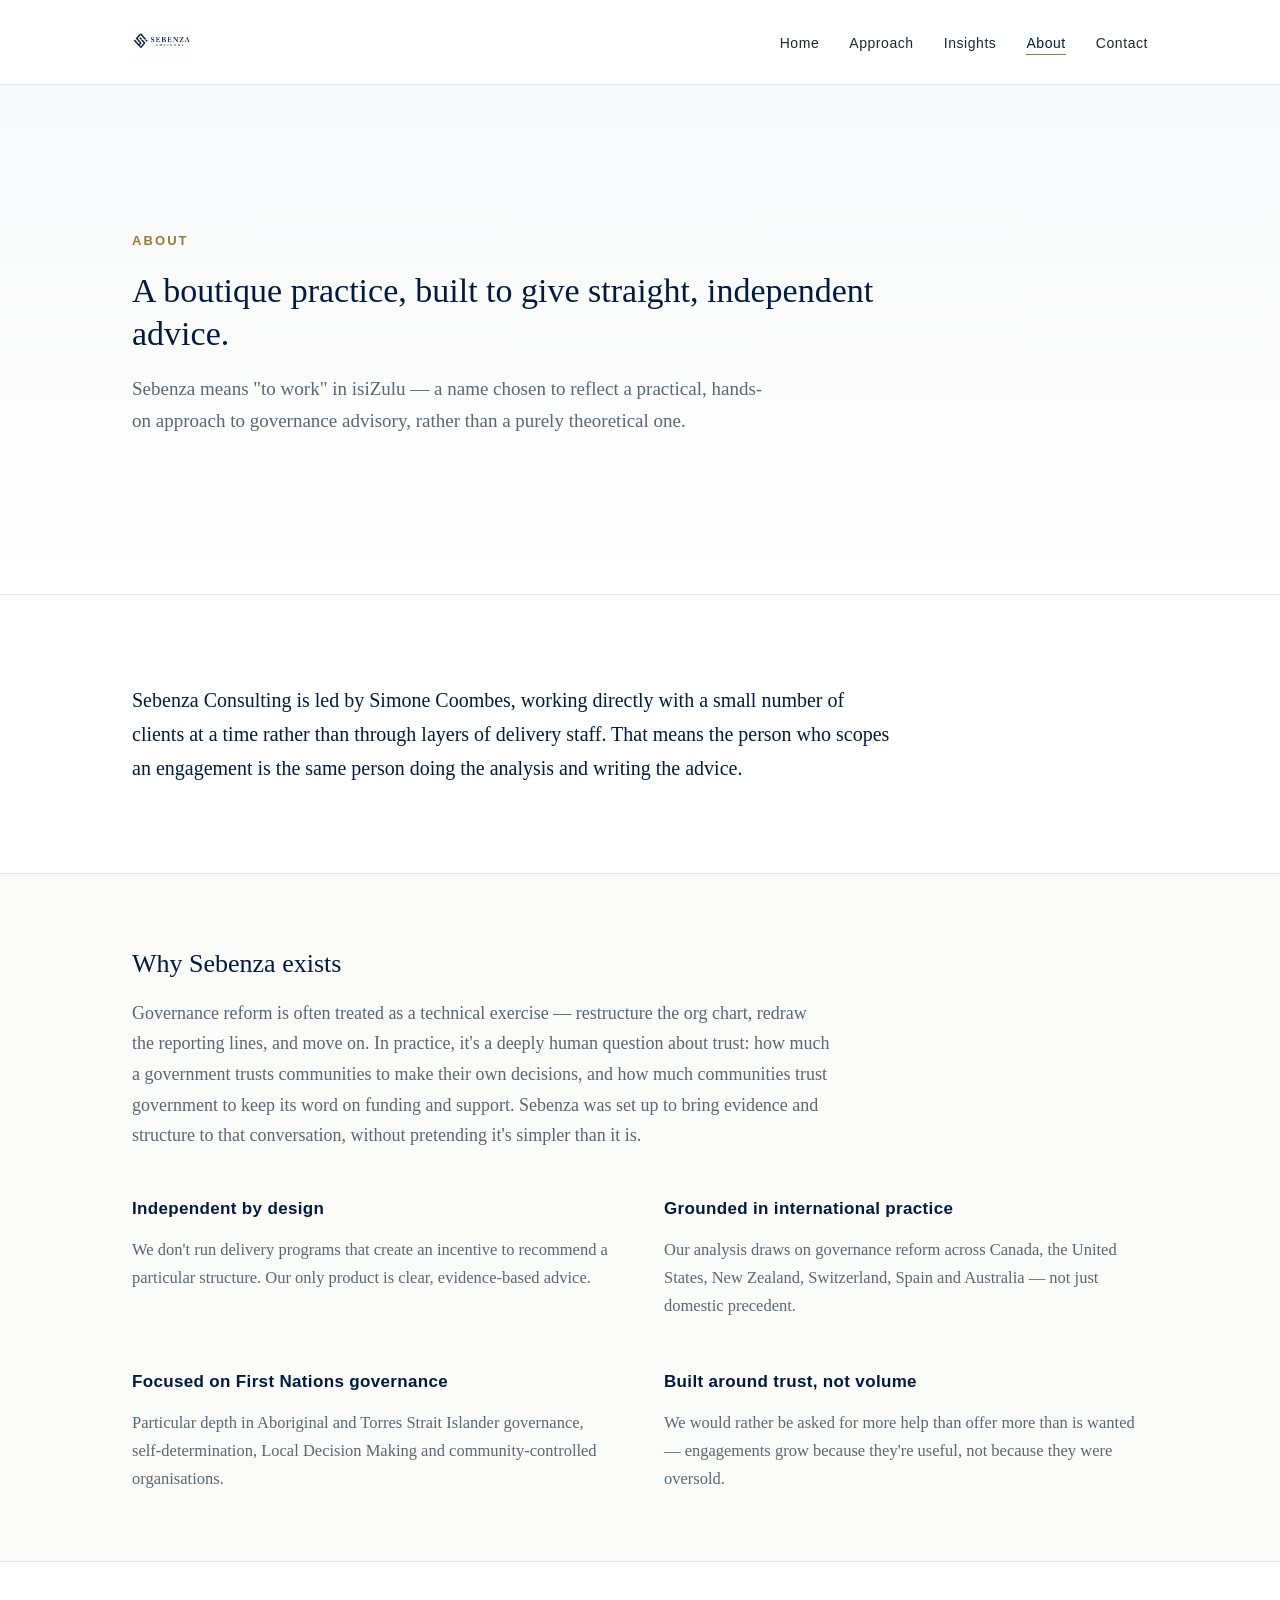
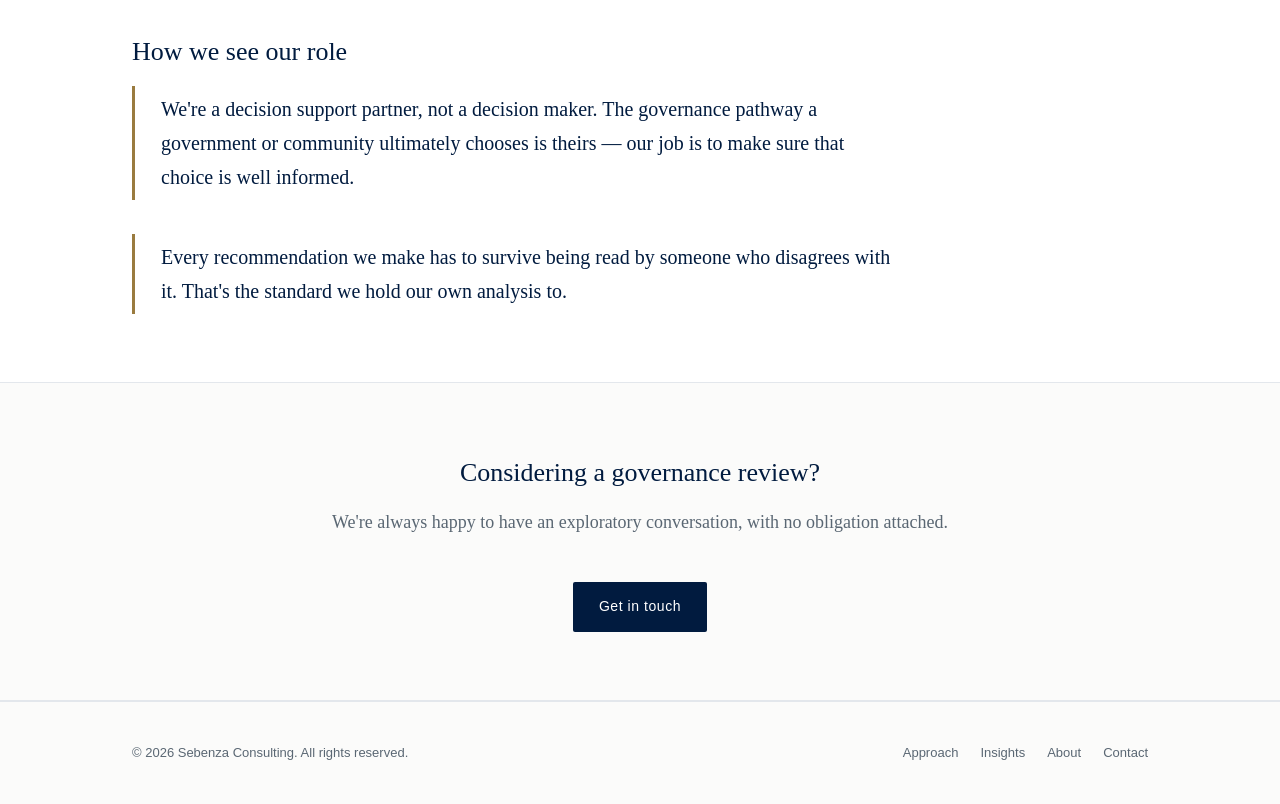
==== about.html @ 9053ecfc "Initial Sebenza Consulting website" ====
<!DOCTYPE html>
<html lang="en">
<head>
<meta charset="UTF-8">
<meta name="viewport" content="width=device-width, initial-scale=1.0">
<title>About — Sebenza Consulting</title>
<meta name="description" content="Sebenza Consulting is a boutique governance advisory practice led by Simone Coombes.">
<link rel="icon" href="/assets/favicon.png">
<link rel="stylesheet" href="/assets/style.css">
</head>
<body>

<header class="site">
  <div class="wrap">
    <a class="brand" href="/">
      <img src="/assets/logo-header.png" alt="Sebenza Consulting">
    </a>
    <nav class="primary">
      <ul>
        <li><a href="/">Home</a></li>
        <li><a href="/approach.html">Approach</a></li>
        <li><a href="/insights.html">Insights</a></li>
        <li><a href="/about.html" class="active">About</a></li>
        <li><a href="/contact.html">Contact</a></li>
      </ul>
    </nav>
  </div>
</header>

<section class="hero page-hero">
  <div class="wrap">
    <p class="eyebrow">About</p>
    <h1>A boutique practice, built to give straight, independent advice.</h1>
    <p class="lede">Sebenza means "to work" in isiZulu — a name chosen to reflect a practical, hands-on approach to governance advisory, rather than a purely theoretical one.</p>
  </div>
</section>

<section>
  <div class="wrap">
    <p class="about-lead">Sebenza Consulting is led by Simone Coombes, working directly with a small number of clients at a time rather than through layers of delivery staff. That means the person who scopes an engagement is the same person doing the analysis and writing the advice.</p>
  </div>
</section>

<section class="tinted">
  <div class="wrap">
    <h2 class="section-title">Why Sebenza exists</h2>
    <p class="section-intro">Governance reform is often treated as a technical exercise — restructure the org chart, redraw the reporting lines, and move on. In practice, it's a deeply human question about trust: how much a government trusts communities to make their own decisions, and how much communities trust government to keep its word on funding and support. Sebenza was set up to bring evidence and structure to that conversation, without pretending it's simpler than it is.</p>
    <div class="grid-2">
      <div class="card">
        <h3>Independent by design</h3>
        <p>We don't run delivery programs that create an incentive to recommend a particular structure. Our only product is clear, evidence-based advice.</p>
      </div>
      <div class="card">
        <h3>Grounded in international practice</h3>
        <p>Our analysis draws on governance reform across Canada, the United States, New Zealand, Switzerland, Spain and Australia — not just domestic precedent.</p>
      </div>
      <div class="card">
        <h3>Focused on First Nations governance</h3>
        <p>Particular depth in Aboriginal and Torres Strait Islander governance, self-determination, Local Decision Making and community-controlled organisations.</p>
      </div>
      <div class="card">
        <h3>Built around trust, not volume</h3>
        <p>We would rather be asked for more help than offer more than is wanted — engagements grow because they're useful, not because they were oversold.</p>
      </div>
    </div>
  </div>
</section>

<section>
  <div class="wrap">
    <h2 class="section-title">How we see our role</h2>
    <p class="principle">We're a decision support partner, not a decision maker. The governance pathway a government or community ultimately chooses is theirs — our job is to make sure that choice is well informed.</p>
    <p class="principle">Every recommendation we make has to survive being read by someone who disagrees with it. That's the standard we hold our own analysis to.</p>
  </div>
</section>

<section class="tinted" style="text-align:center;">
  <div class="wrap">
    <h2 class="section-title">Considering a governance review?</h2>
    <p class="section-intro" style="margin-left:auto;margin-right:auto;">We're always happy to have an exploratory conversation, with no obligation attached.</p>
    <a class="btn primary" href="/contact.html">Get in touch</a>
  </div>
</section>

<footer class="site">
  <div class="wrap">
    <p>© 2026 Sebenza Consulting. All rights reserved.</p>
    <nav>
      <ul>
        <li><a href="/approach.html">Approach</a></li>
        <li><a href="/insights.html">Insights</a></li>
        <li><a href="/about.html">About</a></li>
        <li><a href="/contact.html">Contact</a></li>
      </ul>
    </nav>
  </div>
</footer>

</body>
</html>
---- assets/style.css ----
:root {
  --navy: #0a2540;
  --navy-deep: #011b3f;
  --ink: #1c2733;
  --muted: #5a6773;
  --line: #e3e7ec;
  --paper: #fbfbfa;
  --accent: #9a7b3f;
  --max: 1080px;
}

* { box-sizing: border-box; }

html { scroll-behavior: smooth; }

body {
  margin: 0;
  font-family: "Georgia", "Iowan Old Style", "Palatino Linotype", serif;
  color: var(--ink);
  background: #ffffff;
  line-height: 1.7;
  font-size: 18px;
}

.wrap {
  max-width: var(--max);
  margin: 0 auto;
  padding: 0 32px;
}

a { color: var(--navy-deep); }

/* Header */
header.site {
  border-bottom: 1px solid var(--line);
  padding: 22px 0;
}

header.site .wrap {
  display: flex;
  align-items: center;
  justify-content: space-between;
  gap: 24px;
}

.brand {
  display: flex;
  align-items: center;
  gap: 14px;
  text-decoration: none;
}

.brand img {
  height: 40px;
  width: auto;
  display: block;
}

.brand span {
  font-family: "Helvetica Neue", Arial, sans-serif;
  letter-spacing: 0.14em;
  font-size: 14px;
  color: var(--navy-deep);
  font-weight: 600;
  text-transform: uppercase;
}

nav.primary ul {
  list-style: none;
  display: flex;
  gap: 30px;
  margin: 0;
  padding: 0;
}

nav.primary a {
  font-family: "Helvetica Neue", Arial, sans-serif;
  font-size: 14px;
  letter-spacing: 0.04em;
  text-decoration: none;
  color: var(--ink);
  padding-bottom: 3px;
  border-bottom: 1px solid transparent;
}

nav.primary a:hover,
nav.primary a.active {
  color: var(--navy-deep);
  border-bottom-color: var(--accent);
}

.nav-toggle { display: none; }

/* Hero */
.hero {
  background: linear-gradient(180deg, #f7f8f9 0%, #ffffff 100%);
  border-bottom: 1px solid var(--line);
}

.hero .wrap {
  padding-top: 84px;
  padding-bottom: 84px;
}

.hero .eyebrow {
  font-family: "Helvetica Neue", Arial, sans-serif;
  text-transform: uppercase;
  letter-spacing: 0.16em;
  font-size: 13px;
  color: var(--accent);
  margin-bottom: 18px;
  font-weight: 600;
}

.hero h1 {
  font-size: 42px;
  line-height: 1.25;
  margin: 0 0 24px;
  color: var(--navy-deep);
  max-width: 780px;
  font-weight: 400;
}

.hero p.lede {
  font-size: 20px;
  color: var(--muted);
  max-width: 640px;
  margin: 0 0 32px;
}

.page-hero .wrap { padding-top: 64px; padding-bottom: 56px; }
.page-hero h1 { font-size: 34px; margin: 0 0 18px; color: var(--navy-deep); font-weight: 400; }
.page-hero p.lede { font-size: 19px; }

/* Buttons */
.btn {
  display: inline-block;
  font-family: "Helvetica Neue", Arial, sans-serif;
  font-size: 14px;
  letter-spacing: 0.04em;
  text-decoration: none;
  padding: 13px 26px;
  border-radius: 2px;
}

.btn.primary {
  background: var(--navy-deep);
  color: #fff;
}

.btn.primary:hover { background: var(--navy); }

.btn.ghost {
  border: 1px solid var(--ink);
  color: var(--ink);
  margin-left: 14px;
}

/* Sections */
section { padding: 68px 0; }
section.tinted { background: var(--paper); border-top: 1px solid var(--line); border-bottom: 1px solid var(--line); }

h2.section-title {
  font-size: 26px;
  color: var(--navy-deep);
  font-weight: 400;
  margin: 0 0 12px;
}

p.section-intro {
  color: var(--muted);
  max-width: 700px;
  font-size: 18px;
  margin: 0 0 44px;
}

/* Three-up grid */
.grid-3 {
  display: grid;
  grid-template-columns: repeat(3, 1fr);
  gap: 40px;
}

.grid-2 {
  display: grid;
  grid-template-columns: repeat(2, 1fr);
  gap: 48px;
}

.card h3 {
  font-family: "Helvetica Neue", Arial, sans-serif;
  font-size: 17px;
  letter-spacing: 0.02em;
  color: var(--navy-deep);
  margin: 0 0 12px;
  font-weight: 600;
}

.card p { color: var(--muted); font-size: 16.5px; margin: 0; }

.card .num {
  font-family: "Helvetica Neue", Arial, sans-serif;
  font-size: 13px;
  color: var(--accent);
  letter-spacing: 0.1em;
  margin-bottom: 10px;
  display: block;
}

/* Pull quote / principle strip */
.principle {
  border-left: 3px solid var(--accent);
  padding: 6px 0 6px 26px;
  margin: 0 0 34px;
  font-size: 20px;
  color: var(--navy-deep);
  max-width: 760px;
}

.principle:last-child { margin-bottom: 0; }

/* Approach steps */
.steps { counter-reset: step; }

.step {
  display: grid;
  grid-template-columns: 64px 1fr;
  gap: 24px;
  padding: 30px 0;
  border-top: 1px solid var(--line);
}

.step:last-child { border-bottom: 1px solid var(--line); }

.step .step-num {
  font-family: "Helvetica Neue", Arial, sans-serif;
  font-size: 28px;
  color: var(--line);
  font-weight: 700;
}

.step h3 {
  font-family: "Helvetica Neue", Arial, sans-serif;
  font-size: 18px;
  color: var(--navy-deep);
  margin: 0 0 10px;
  font-weight: 600;
}

.step p { margin: 0; color: var(--muted); }

/* Insights list */
.insight {
  padding: 30px 0;
  border-top: 1px solid var(--line);
}

.insight:last-child { border-bottom: 1px solid var(--line); }

.insight .tag {
  font-family: "Helvetica Neue", Arial, sans-serif;
  font-size: 12.5px;
  letter-spacing: 0.1em;
  text-transform: uppercase;
  color: var(--accent);
  margin-bottom: 10px;
  display: block;
}

.insight h3 {
  font-size: 22px;
  color: var(--navy-deep);
  margin: 0 0 12px;
  font-weight: 400;
}

.insight p { color: var(--muted); margin: 0; max-width: 760px; }

/* About */
.about-lead {
  font-size: 20px;
  color: var(--navy-deep);
  max-width: 760px;
}

/* Contact */
.contact-block {
  display: grid;
  grid-template-columns: 1fr 1fr;
  gap: 56px;
}

.contact-detail dt {
  font-family: "Helvetica Neue", Arial, sans-serif;
  font-size: 12.5px;
  letter-spacing: 0.1em;
  text-transform: uppercase;
  color: var(--accent);
  margin-top: 26px;
}

.contact-detail dt:first-child { margin-top: 0; }

.contact-detail dd {
  margin: 6px 0 0;
  font-size: 18px;
}

/* Footer */
footer.site {
  border-top: 1px solid var(--line);
  padding: 40px 0;
  background: var(--paper);
}

footer.site .wrap {
  display: flex;
  justify-content: space-between;
  align-items: center;
  flex-wrap: wrap;
  gap: 16px;
}

footer.site p {
  font-family: "Helvetica Neue", Arial, sans-serif;
  font-size: 13px;
  color: var(--muted);
  margin: 0;
}

footer.site nav ul {
  list-style: none;
  display: flex;
  gap: 22px;
  margin: 0;
  padding: 0;
  font-family: "Helvetica Neue", Arial, sans-serif;
  font-size: 13px;
}

footer.site nav a { color: var(--muted); text-decoration: none; }
footer.site nav a:hover { color: var(--navy-deep); }

@media (max-width: 860px) {
  .grid-3, .grid-2, .contact-block { grid-template-columns: 1fr; }
  .hero h1 { font-size: 32px; }
  nav.primary ul { gap: 18px; }
  body { font-size: 17px; }
}

@media (max-width: 640px) {
  nav.primary { display: none; }
  header.site .wrap { flex-wrap: wrap; }
}
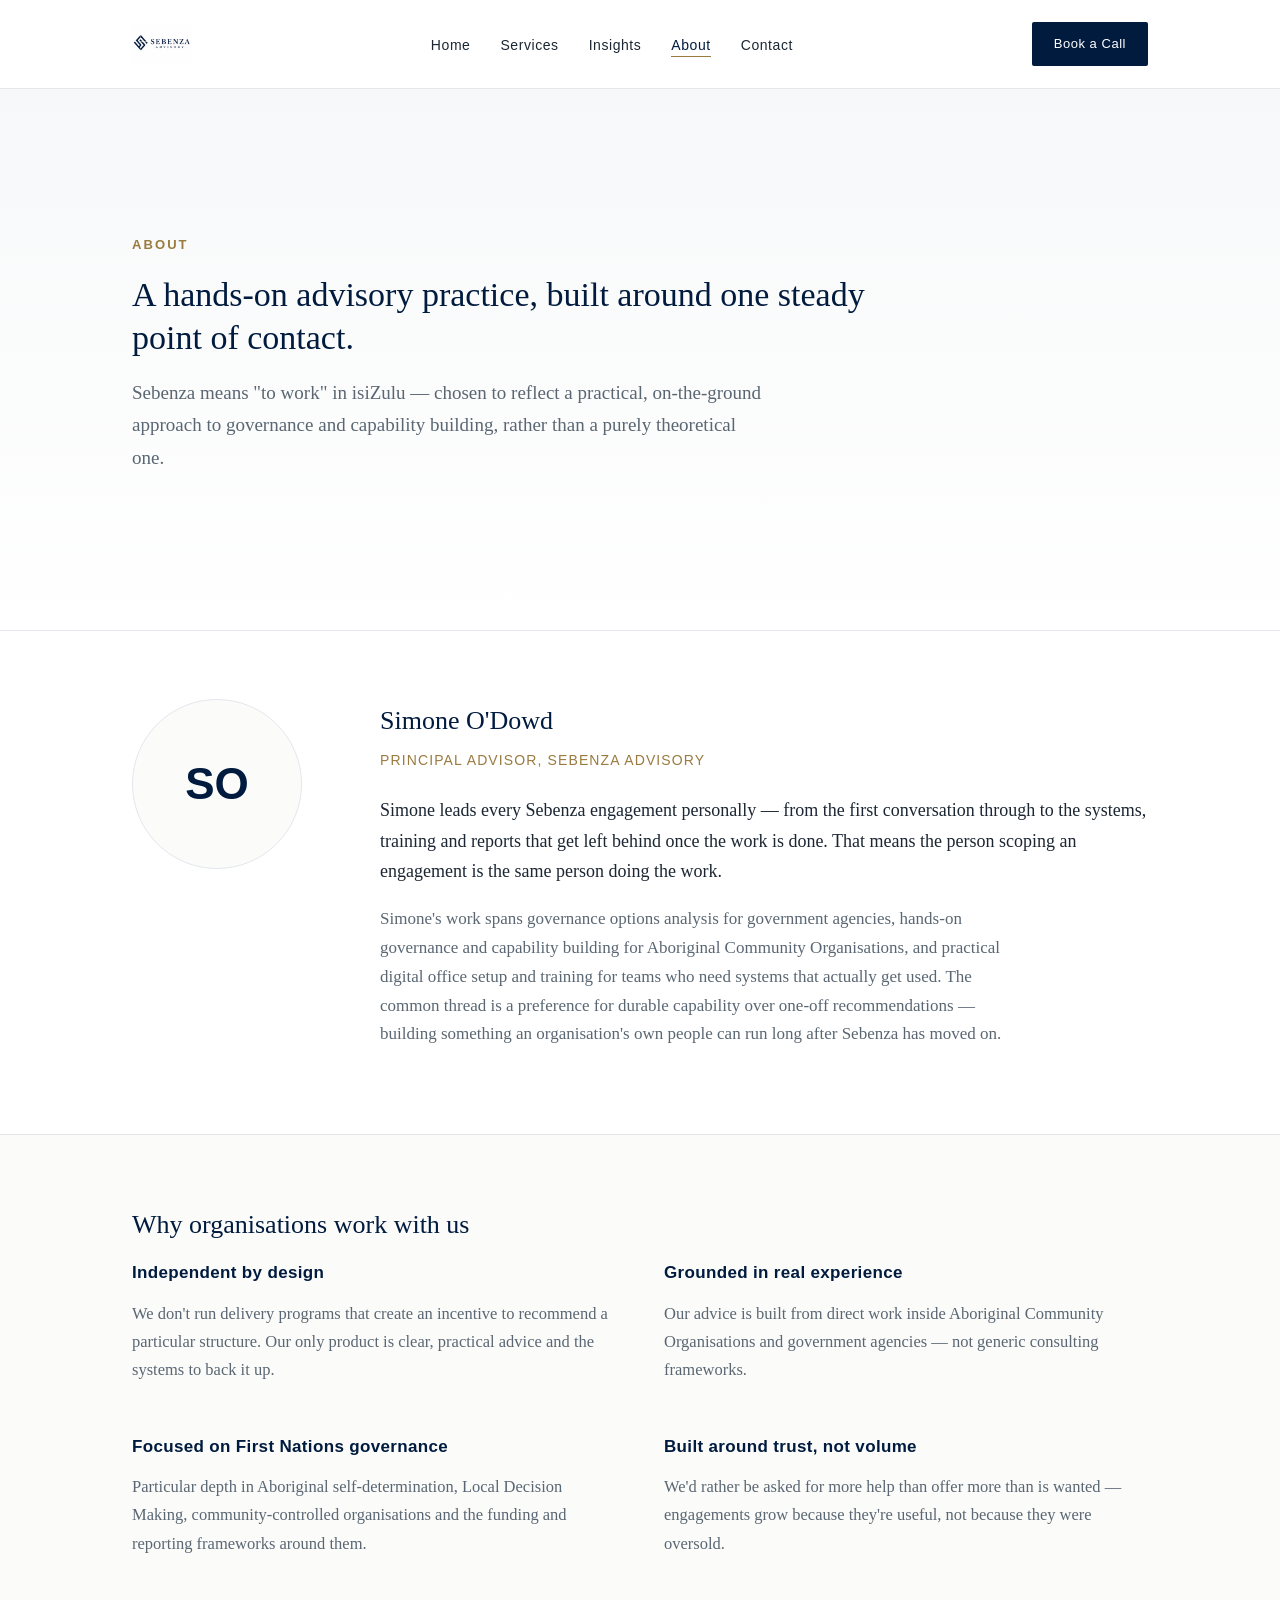
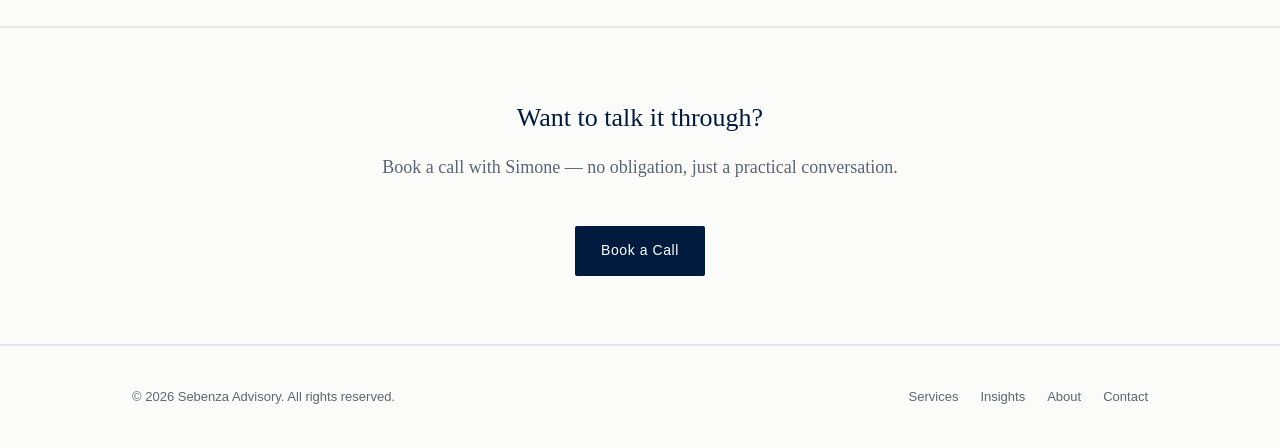
==== commit 5ea6ce32: "Rebrand to Sebenza Advisory: Empowering Aboriginal Communities positioning, Simone O'Dowd bio, Book " ====
--- a/about.html
+++ b/about.html
@@ -3,8 +3,8 @@
 <head>
 <meta charset="UTF-8">
 <meta name="viewport" content="width=device-width, initial-scale=1.0">
-<title>About — Sebenza Consulting</title>
-<meta name="description" content="Sebenza Consulting is a boutique governance advisory practice led by Simone Coombes.">
+<title>About — Sebenza Advisory</title>
+<meta name="description" content="Sebenza Advisory is led by Simone O'Dowd, Principal Advisor, working with Aboriginal Community Organisations and government to build governance and capability.">
 <link rel="icon" href="/assets/favicon.png">
 <link rel="stylesheet" href="/assets/style.css">
 </head>
@@ -13,81 +13,79 @@
 <header class="site">
   <div class="wrap">
     <a class="brand" href="/">
-      <img src="/assets/logo-header.png" alt="Sebenza Consulting">
+      <img src="/assets/logo-header.png" alt="Sebenza Advisory">
     </a>
     <nav class="primary">
       <ul>
         <li><a href="/">Home</a></li>
-        <li><a href="/approach.html">Approach</a></li>
+        <li><a href="/approach.html">Services</a></li>
         <li><a href="/insights.html">Insights</a></li>
         <li><a href="/about.html" class="active">About</a></li>
         <li><a href="/contact.html">Contact</a></li>
       </ul>
     </nav>
+    <a class="btn primary" href="/contact.html" style="padding:11px 22px;font-size:13px;">Book a Call</a>
   </div>
 </header>
 
 <section class="hero page-hero">
   <div class="wrap">
     <p class="eyebrow">About</p>
-    <h1>A boutique practice, built to give straight, independent advice.</h1>
-    <p class="lede">Sebenza means "to work" in isiZulu — a name chosen to reflect a practical, hands-on approach to governance advisory, rather than a purely theoretical one.</p>
+    <h1>A hands-on advisory practice, built around one steady point of contact.</h1>
+    <p class="lede">Sebenza means "to work" in isiZulu — chosen to reflect a practical, on-the-ground approach to governance and capability building, rather than a purely theoretical one.</p>
   </div>
 </section>
 
 <section>
-  <div class="wrap">
-    <p class="about-lead">Sebenza Consulting is led by Simone Coombes, working directly with a small number of clients at a time rather than through layers of delivery staff. That means the person who scopes an engagement is the same person doing the analysis and writing the advice.</p>
+  <div class="wrap" style="display:grid;grid-template-columns:200px 1fr;gap:48px;align-items:start;">
+    <div style="width:170px;height:170px;border-radius:50%;background:var(--paper);border:1px solid var(--line);display:flex;align-items:center;justify-content:center;font-family:'Helvetica Neue',Arial,sans-serif;color:var(--navy-deep);font-size:44px;font-weight:600;">SO</div>
+    <div>
+      <h2 class="section-title" style="margin-bottom:6px;">Simone O'Dowd</h2>
+      <p style="font-family:'Helvetica Neue',Arial,sans-serif;font-size:14px;letter-spacing:0.08em;text-transform:uppercase;color:var(--accent);margin:0 0 22px;">Principal Advisor, Sebenza Advisory</p>
+      <p class="about-lede">Simone leads every Sebenza engagement personally — from the first conversation through to the systems, training and reports that get left behind once the work is done. That means the person scoping an engagement is the same person doing the work.</p>
+      <p style="color:var(--muted);font-size:17px;max-width:640px;margin-top:18px;">Simone's work spans governance options analysis for government agencies, hands-on governance and capability building for Aboriginal Community Organisations, and practical digital office setup and training for teams who need systems that actually get used. The common thread is a preference for durable capability over one-off recommendations — building something an organisation's own people can run long after Sebenza has moved on.</p>
+    </div>
   </div>
 </section>
 
 <section class="tinted">
   <div class="wrap">
-    <h2 class="section-title">Why Sebenza exists</h2>
-    <p class="section-intro">Governance reform is often treated as a technical exercise — restructure the org chart, redraw the reporting lines, and move on. In practice, it's a deeply human question about trust: how much a government trusts communities to make their own decisions, and how much communities trust government to keep its word on funding and support. Sebenza was set up to bring evidence and structure to that conversation, without pretending it's simpler than it is.</p>
+    <h2 class="section-title">Why organisations work with us</h2>
     <div class="grid-2">
       <div class="card">
         <h3>Independent by design</h3>
-        <p>We don't run delivery programs that create an incentive to recommend a particular structure. Our only product is clear, evidence-based advice.</p>
+        <p>We don't run delivery programs that create an incentive to recommend a particular structure. Our only product is clear, practical advice and the systems to back it up.</p>
       </div>
       <div class="card">
-        <h3>Grounded in international practice</h3>
-        <p>Our analysis draws on governance reform across Canada, the United States, New Zealand, Switzerland, Spain and Australia — not just domestic precedent.</p>
+        <h3>Grounded in real experience</h3>
+        <p>Our advice is built from direct work inside Aboriginal Community Organisations and government agencies — not generic consulting frameworks.</p>
       </div>
       <div class="card">
         <h3>Focused on First Nations governance</h3>
-        <p>Particular depth in Aboriginal and Torres Strait Islander governance, self-determination, Local Decision Making and community-controlled organisations.</p>
+        <p>Particular depth in Aboriginal self-determination, Local Decision Making, community-controlled organisations and the funding and reporting frameworks around them.</p>
       </div>
       <div class="card">
         <h3>Built around trust, not volume</h3>
-        <p>We would rather be asked for more help than offer more than is wanted — engagements grow because they're useful, not because they were oversold.</p>
+        <p>We'd rather be asked for more help than offer more than is wanted — engagements grow because they're useful, not because they were oversold.</p>
       </div>
     </div>
   </div>
 </section>
 
-<section>
-  <div class="wrap">
-    <h2 class="section-title">How we see our role</h2>
-    <p class="principle">We're a decision support partner, not a decision maker. The governance pathway a government or community ultimately chooses is theirs — our job is to make sure that choice is well informed.</p>
-    <p class="principle">Every recommendation we make has to survive being read by someone who disagrees with it. That's the standard we hold our own analysis to.</p>
-  </div>
-</section>
-
 <section class="tinted" style="text-align:center;">
   <div class="wrap">
-    <h2 class="section-title">Considering a governance review?</h2>
-    <p class="section-intro" style="margin-left:auto;margin-right:auto;">We're always happy to have an exploratory conversation, with no obligation attached.</p>
-    <a class="btn primary" href="/contact.html">Get in touch</a>
+    <h2 class="section-title">Want to talk it through?</h2>
+    <p class="section-intro" style="margin-left:auto;margin-right:auto;">Book a call with Simone — no obligation, just a practical conversation.</p>
+    <a class="btn primary" href="/contact.html">Book a Call</a>
   </div>
 </section>
 
 <footer class="site">
   <div class="wrap">
-    <p>© 2026 Sebenza Consulting. All rights reserved.</p>
+    <p>© 2026 Sebenza Advisory. All rights reserved.</p>
     <nav>
       <ul>
-        <li><a href="/approach.html">Approach</a></li>
+        <li><a href="/approach.html">Services</a></li>
         <li><a href="/insights.html">Insights</a></li>
         <li><a href="/about.html">About</a></li>
         <li><a href="/contact.html">Contact</a></li>
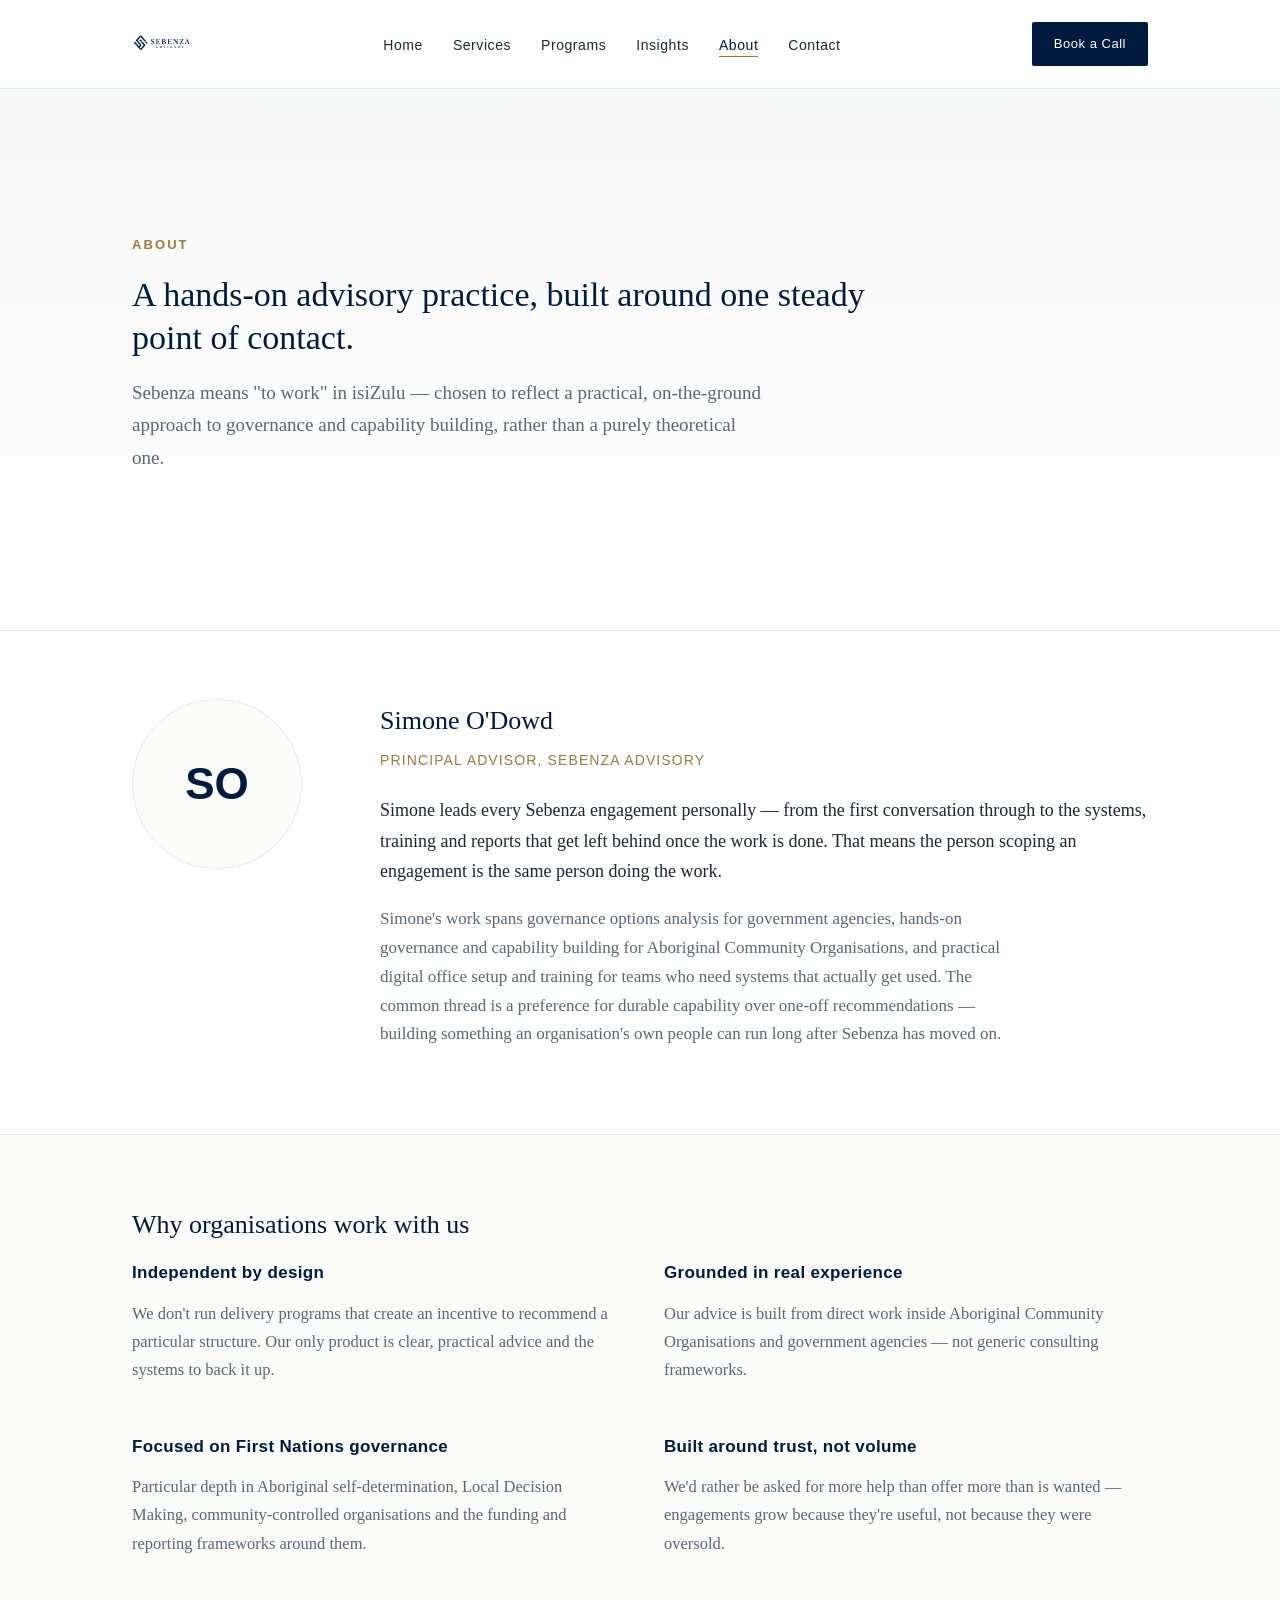
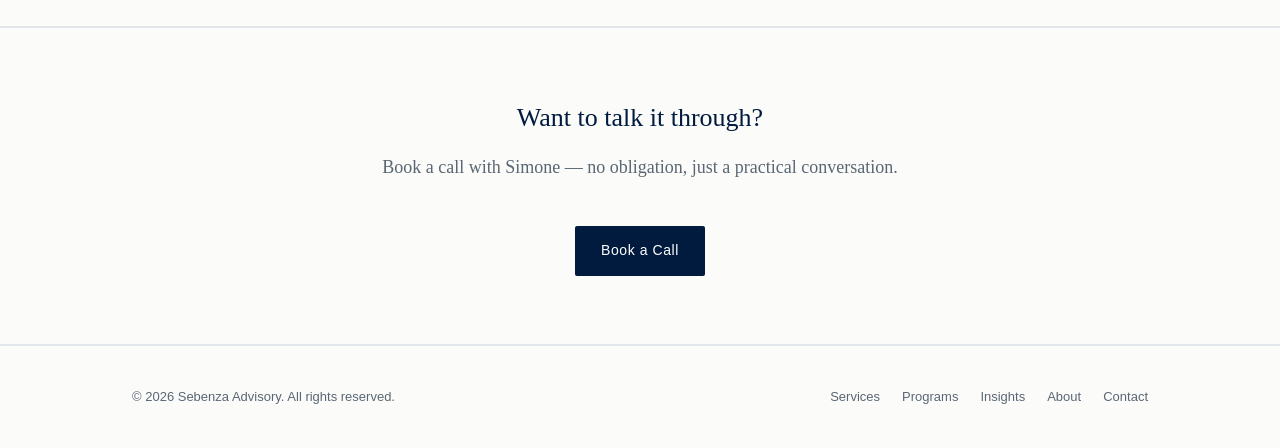
==== commit 3c5e9672: "Add big hero image, mobile nav, Calendly CTA, and Programs page (IRAAC, MCC, YouthScape, The Crew, D" ====
--- a/about.html
+++ b/about.html
@@ -7,6 +7,7 @@
 <meta name="description" content="Sebenza Advisory is led by Simone O'Dowd, Principal Advisor, working with Aboriginal Community Organisations and government to build governance and capability.">
 <link rel="icon" href="/assets/favicon.png">
 <link rel="stylesheet" href="/assets/style.css">
+<script src="/assets/site.js" defer></script>
 </head>
 <body>
 
@@ -19,12 +20,14 @@
       <ul>
         <li><a href="/">Home</a></li>
         <li><a href="/approach.html">Services</a></li>
+        <li><a href="/programs.html">Programs</a></li>
         <li><a href="/insights.html">Insights</a></li>
         <li><a href="/about.html" class="active">About</a></li>
         <li><a href="/contact.html">Contact</a></li>
       </ul>
     </nav>
-    <a class="btn primary" href="/contact.html" style="padding:11px 22px;font-size:13px;">Book a Call</a>
+    <a class="btn primary" href="https://calendly.com/sebenza-advisory/consultation" target="_blank" rel="noopener" style="padding:11px 22px;font-size:13px;">Book a Call</a>
+    <button class="nav-toggle" aria-label="Menu" aria-expanded="false"><span></span><span></span><span></span></button>
   </div>
 </header>
 
@@ -76,7 +79,7 @@
   <div class="wrap">
     <h2 class="section-title">Want to talk it through?</h2>
     <p class="section-intro" style="margin-left:auto;margin-right:auto;">Book a call with Simone — no obligation, just a practical conversation.</p>
-    <a class="btn primary" href="/contact.html">Book a Call</a>
+    <a class="btn primary" href="https://calendly.com/sebenza-advisory/consultation" target="_blank" rel="noopener">Book a Call</a>
   </div>
 </section>
 
@@ -86,6 +89,7 @@
     <nav>
       <ul>
         <li><a href="/approach.html">Services</a></li>
+        <li><a href="/programs.html">Programs</a></li>
         <li><a href="/insights.html">Insights</a></li>
         <li><a href="/about.html">About</a></li>
         <li><a href="/contact.html">Contact</a></li>
--- a/assets/style.css
+++ b/assets/style.css
@@ -89,9 +89,84 @@
   border-bottom-color: var(--accent);
 }
 
-.nav-toggle { display: none; }
-
-/* Hero */
+.nav-toggle {
+  display: none;
+  background: none;
+  border: 1px solid var(--line);
+  border-radius: 3px;
+  width: 42px;
+  height: 38px;
+  padding: 0;
+  cursor: pointer;
+  flex-direction: column;
+  align-items: center;
+  justify-content: center;
+  gap: 4px;
+}
+
+.nav-toggle span {
+  display: block;
+  width: 20px;
+  height: 2px;
+  background: var(--navy-deep);
+}
+
+/* Hero — big image variant (home) */
+.hero-image {
+  position: relative;
+  background: url("/assets/hero-pattern.svg") center/cover no-repeat, var(--navy-deep);
+  color: #fff;
+  overflow: hidden;
+}
+
+.hero-image .wrap {
+  padding-top: 108px;
+  padding-bottom: 116px;
+  position: relative;
+  z-index: 1;
+}
+
+.hero-image .eyebrow {
+  font-family: "Helvetica Neue", Arial, sans-serif;
+  text-transform: uppercase;
+  letter-spacing: 0.18em;
+  font-size: 13px;
+  color: #d8c088;
+  margin-bottom: 20px;
+  font-weight: 600;
+}
+
+.hero-image h1 {
+  font-size: 48px;
+  line-height: 1.22;
+  margin: 0 0 26px;
+  color: #ffffff;
+  max-width: 800px;
+  font-weight: 400;
+}
+
+.hero-image p.lede {
+  font-size: 21px;
+  color: #cdd7e3;
+  max-width: 620px;
+  margin: 0 0 36px;
+}
+
+.hero-image .btn.ghost {
+  border-color: rgba(255,255,255,0.55);
+  color: #fff;
+}
+
+.hero-image .tagline {
+  margin-top: 40px;
+  font-family: "Helvetica Neue", Arial, sans-serif;
+  font-size: 13px;
+  letter-spacing: 0.12em;
+  color: #a9bccf;
+  text-transform: uppercase;
+}
+
+/* Hero — plain variant (subpages) */
 .hero {
   background: linear-gradient(180deg, #f7f8f9 0%, #ffffff 100%);
   border-bottom: 1px solid var(--line);
@@ -341,14 +416,149 @@
 footer.site nav a { color: var(--muted); text-decoration: none; }
 footer.site nav a:hover { color: var(--navy-deep); }
 
+/* Voice / KPI philosophy section */
+.voice-block {
+  display: grid;
+  grid-template-columns: 1.1fr 0.9fr;
+  gap: 56px;
+  align-items: start;
+}
+
+.voice-flow {
+  border: 1px solid var(--line);
+  border-radius: 4px;
+  padding: 30px 28px;
+  background: var(--paper);
+}
+
+.voice-flow ol {
+  list-style: none;
+  margin: 0;
+  padding: 0;
+  counter-reset: vf;
+}
+
+.voice-flow li {
+  counter-increment: vf;
+  position: relative;
+  padding: 0 0 26px 40px;
+  font-family: "Helvetica Neue", Arial, sans-serif;
+  font-size: 15px;
+  color: var(--ink);
+  border-left: 1px solid var(--line);
+  margin-left: 13px;
+}
+
+.voice-flow li:last-child { padding-bottom: 0; border-left-color: transparent; }
+
+.voice-flow li::before {
+  content: counter(vf);
+  position: absolute;
+  left: -13px;
+  top: -2px;
+  width: 26px;
+  height: 26px;
+  border-radius: 50%;
+  background: var(--navy-deep);
+  color: #fff;
+  font-size: 12px;
+  display: flex;
+  align-items: center;
+  justify-content: center;
+}
+
+.voice-flow strong { display: block; color: var(--navy-deep); margin-bottom: 4px; font-size: 15.5px; }
+
+/* Programs */
+.program-card {
+  border: 1px solid var(--line);
+  border-radius: 4px;
+  padding: 28px 26px;
+  height: 100%;
+}
+
+.program-card .tag {
+  font-family: "Helvetica Neue", Arial, sans-serif;
+  font-size: 12px;
+  letter-spacing: 0.1em;
+  text-transform: uppercase;
+  color: var(--accent);
+  display: block;
+  margin-bottom: 10px;
+}
+
+.program-card h3 {
+  font-size: 20px;
+  color: var(--navy-deep);
+  margin: 0 0 12px;
+  font-weight: 400;
+  font-family: "Georgia", serif;
+}
+
+.program-card p {
+  color: var(--muted);
+  font-size: 16px;
+  margin: 0 0 14px;
+}
+
+.program-card .confirm {
+  font-family: "Helvetica Neue", Arial, sans-serif;
+  font-size: 12.5px;
+  color: #b08a3d;
+  font-style: italic;
+}
+
+.iraac-intro {
+  background: var(--navy-deep);
+  color: #dfe6ee;
+  border-radius: 4px;
+  padding: 36px 38px;
+  margin-bottom: 44px;
+}
+
+.iraac-intro h3 {
+  color: #fff;
+  font-weight: 400;
+  font-size: 23px;
+  margin: 0 0 14px;
+}
+
+.iraac-intro p { margin: 0; font-size: 16.5px; color: #cdd7e3; }
+
 @media (max-width: 860px) {
-  .grid-3, .grid-2, .contact-block { grid-template-columns: 1fr; }
-  .hero h1 { font-size: 32px; }
+  .grid-3, .grid-2, .contact-block, .voice-block { grid-template-columns: 1fr; }
+  .hero h1, .hero-image h1 { font-size: 32px; }
+  .hero-image .wrap { padding-top: 72px; padding-bottom: 76px; }
   nav.primary ul { gap: 18px; }
   body { font-size: 17px; }
 }
 
 @media (max-width: 640px) {
-  nav.primary { display: none; }
-  header.site .wrap { flex-wrap: wrap; }
-}
+  header.site .wrap { flex-wrap: nowrap; position: relative; }
+  .nav-toggle { display: flex; }
+  nav.primary {
+    display: block;
+    position: absolute;
+    top: 100%;
+    left: 0;
+    right: 0;
+    background: #fff;
+    border-bottom: 1px solid var(--line);
+    max-height: 0;
+    overflow: hidden;
+    transition: max-height 0.25s ease;
+    z-index: 20;
+  }
+  nav.primary.open { max-height: 320px; }
+  nav.primary ul {
+    flex-direction: column;
+    gap: 0;
+    padding: 8px 32px 18px;
+  }
+  nav.primary li { padding: 10px 0; border-bottom: 1px solid var(--line); }
+  header.site .btn.primary { padding: 9px 16px !important; font-size: 12.5px !important; }
+  .hero-image h1, .hero h1 { font-size: 27px; }
+  .hero-image p.lede, .hero p.lede { font-size: 17px; }
+  section { padding: 46px 0; }
+  .iraac-intro { padding: 26px 24px; }
+}
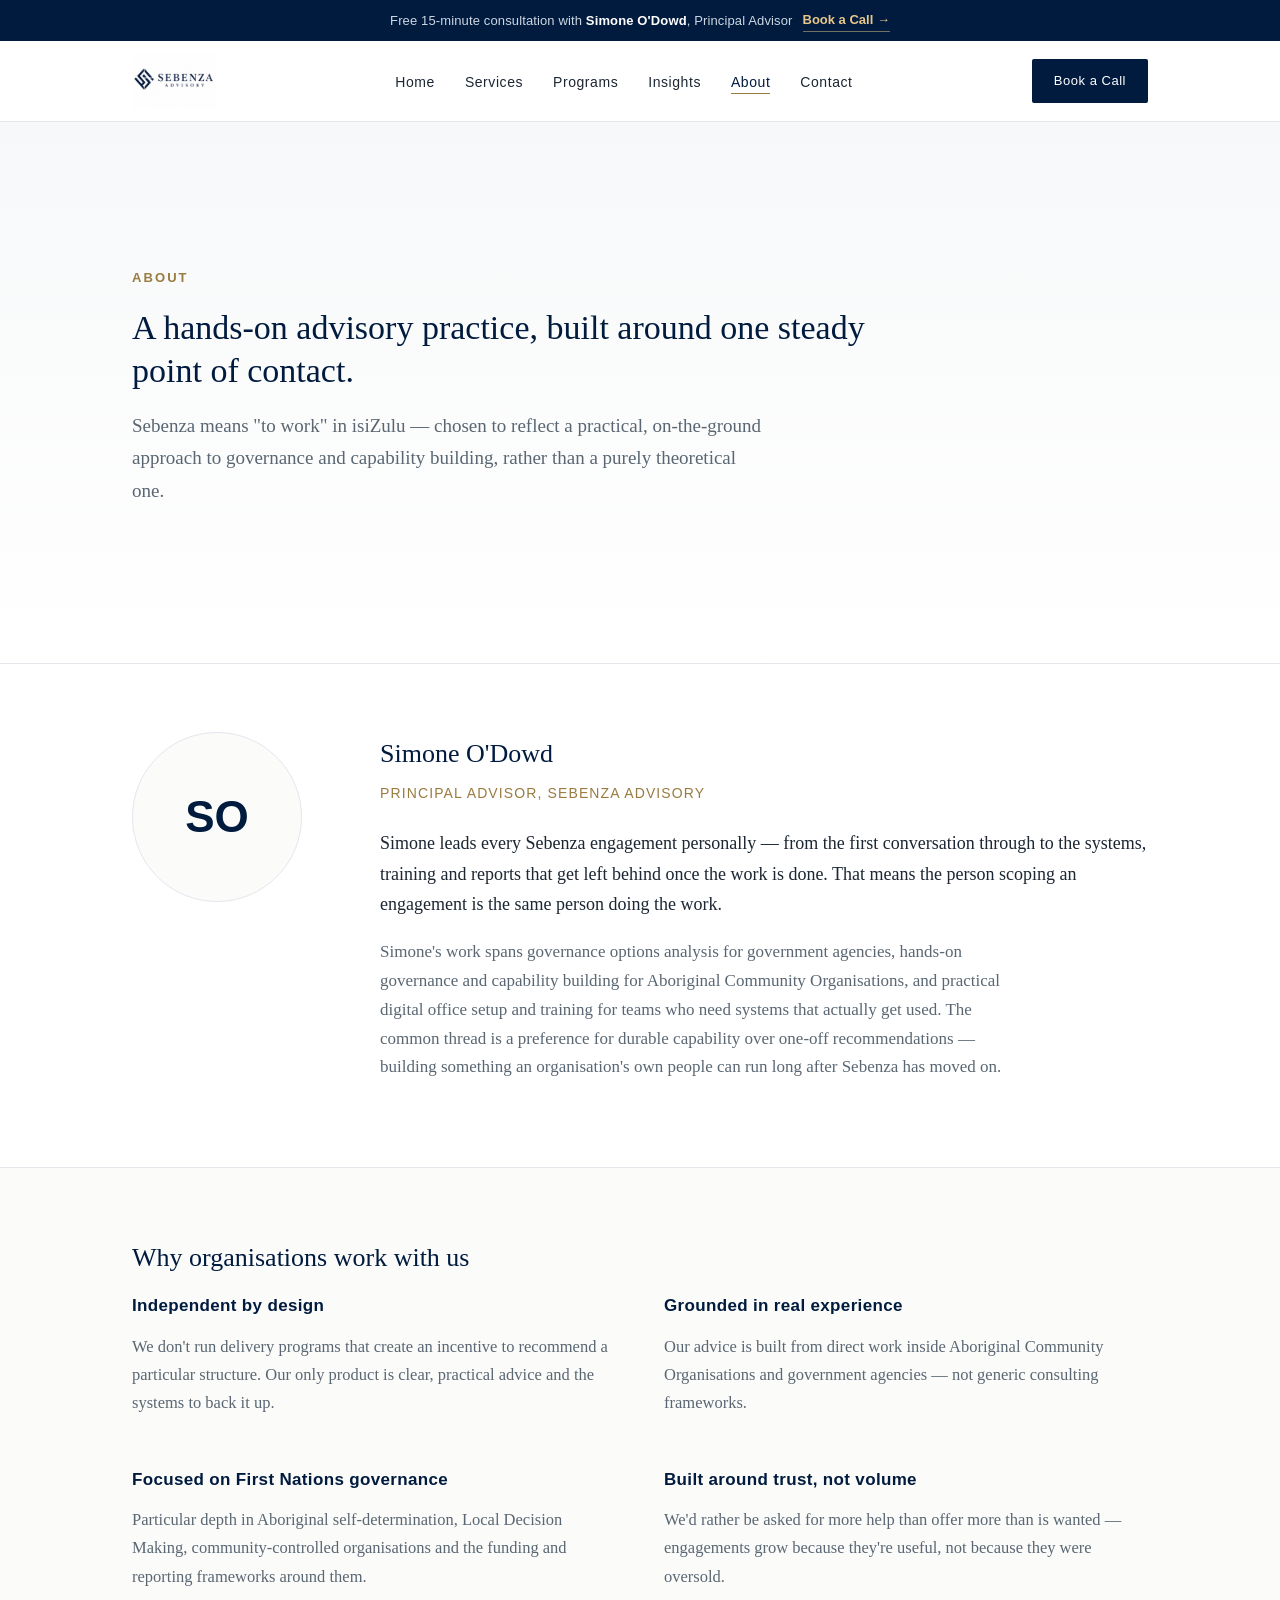
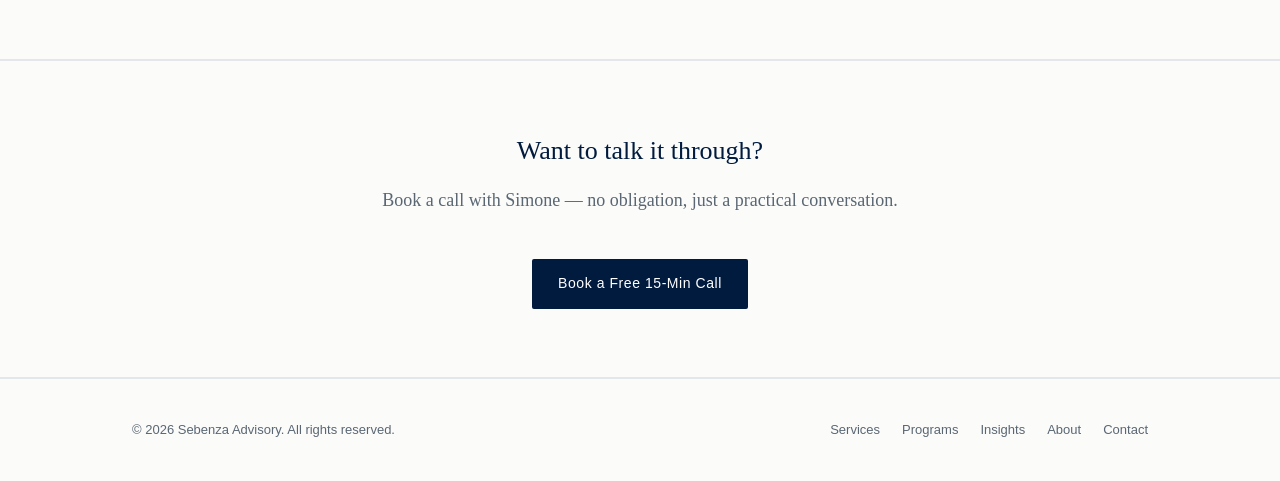
==== commit 28e2fc02: "Add top utility bar (Simone O'Dowd + Book a Call), compact header with bigger logo, value-driven CTA" ====
--- a/about.html
+++ b/about.html
@@ -10,6 +10,13 @@
 <script src="/assets/site.js" defer></script>
 </head>
 <body>
+
+<div class="top-bar">
+  <div class="wrap">
+    <p>Free 15-minute consultation with <strong>Simone O'Dowd</strong>, Principal Advisor</p>
+    <a href="https://calendly.com/sebenza-advisory/consultation" target="_blank" rel="noopener">Book a Call →</a>
+  </div>
+</div>
 
 <header class="site">
   <div class="wrap">
@@ -79,7 +86,7 @@
   <div class="wrap">
     <h2 class="section-title">Want to talk it through?</h2>
     <p class="section-intro" style="margin-left:auto;margin-right:auto;">Book a call with Simone — no obligation, just a practical conversation.</p>
-    <a class="btn primary" href="https://calendly.com/sebenza-advisory/consultation" target="_blank" rel="noopener">Book a Call</a>
+    <a class="btn primary" href="https://calendly.com/sebenza-advisory/consultation" target="_blank" rel="noopener">Book a Free 15-Min Call</a>
   </div>
 </section>
 
--- a/assets/style.css
+++ b/assets/style.css
@@ -30,10 +30,47 @@
 
 a { color: var(--navy-deep); }
 
+/* Top utility bar */
+.top-bar {
+  background: var(--navy-deep);
+  padding: 9px 0;
+}
+
+.top-bar .wrap {
+  display: flex;
+  align-items: center;
+  justify-content: center;
+  gap: 10px;
+  flex-wrap: wrap;
+  text-align: center;
+}
+
+.top-bar p {
+  margin: 0;
+  font-family: "Helvetica Neue", Arial, sans-serif;
+  font-size: 13px;
+  color: #cdd7e3;
+  letter-spacing: 0.01em;
+}
+
+.top-bar strong { color: #fff; font-weight: 600; }
+
+.top-bar a {
+  font-family: "Helvetica Neue", Arial, sans-serif;
+  font-size: 13px;
+  font-weight: 600;
+  color: #e8c789;
+  text-decoration: none;
+  border-bottom: 1px solid rgba(232,199,137,0.5);
+  white-space: nowrap;
+}
+
+.top-bar a:hover { color: #fff; border-bottom-color: #fff; }
+
 /* Header */
 header.site {
   border-bottom: 1px solid var(--line);
-  padding: 22px 0;
+  padding: 12px 0;
 }
 
 header.site .wrap {
@@ -51,7 +88,7 @@
 }
 
 .brand img {
-  height: 40px;
+  height: 56px;
   width: auto;
   display: block;
 }
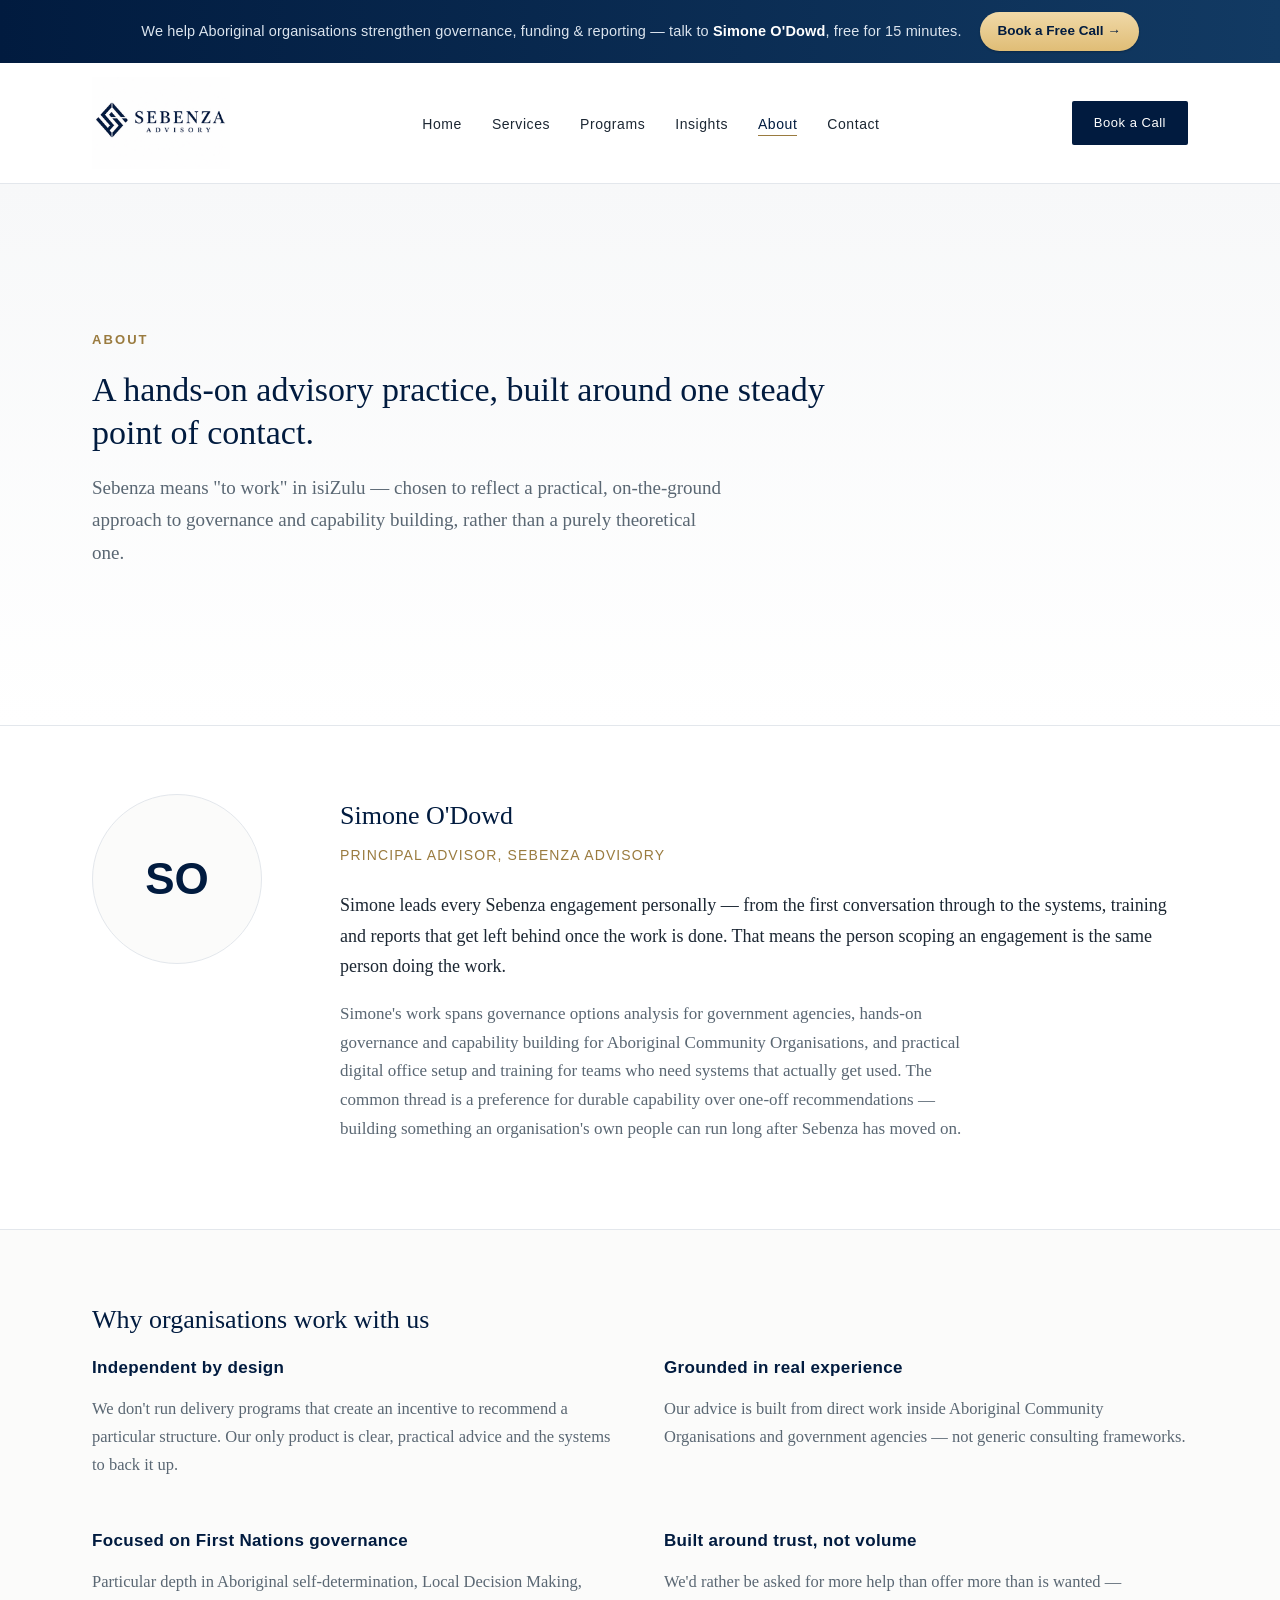
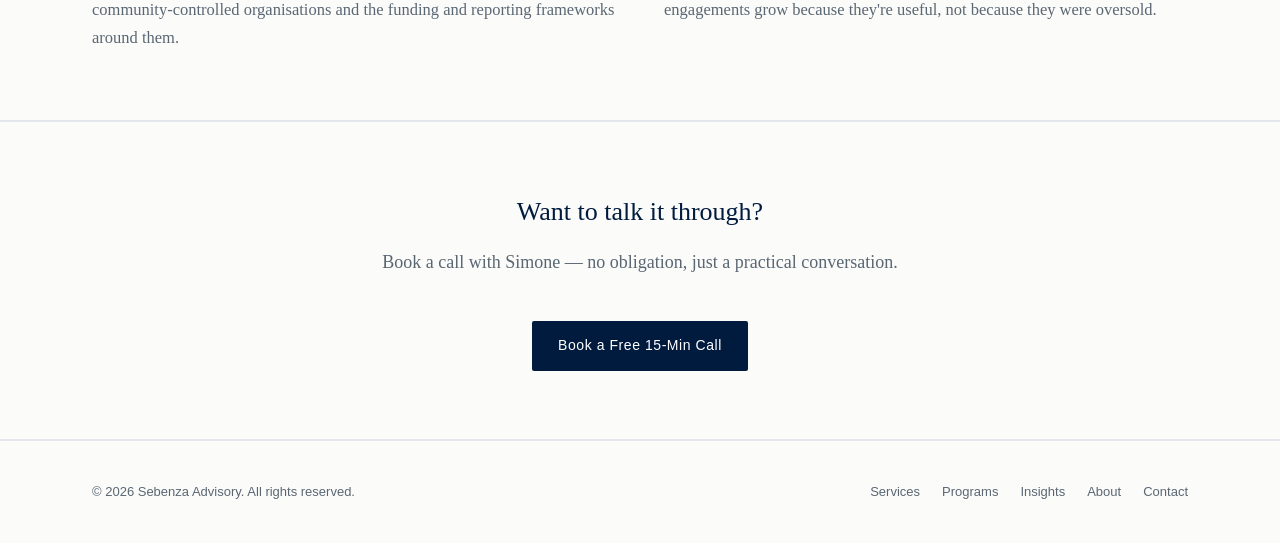
==== commit ff9bddb7: "Make logo much bigger, turn top-bar CTA into a real gold button with stronger value-prop copy" ====
--- a/about.html
+++ b/about.html
@@ -13,8 +13,8 @@
 
 <div class="top-bar">
   <div class="wrap">
-    <p>Free 15-minute consultation with <strong>Simone O'Dowd</strong>, Principal Advisor</p>
-    <a href="https://calendly.com/sebenza-advisory/consultation" target="_blank" rel="noopener">Book a Call →</a>
+    <p>We help Aboriginal organisations strengthen governance, funding &amp; reporting — talk to <strong>Simone O'Dowd</strong>, free for 15 minutes.</p>
+    <a class="btn-mini" href="https://calendly.com/sebenza-advisory/consultation" target="_blank" rel="noopener">Book a Free Call →</a>
   </div>
 </div>
 
--- a/assets/style.css
+++ b/assets/style.css
@@ -6,7 +6,7 @@
   --line: #e3e7ec;
   --paper: #fbfbfa;
   --accent: #9a7b3f;
-  --max: 1080px;
+  --max: 1160px;
 }
 
 * { box-sizing: border-box; }
@@ -32,15 +32,15 @@
 
 /* Top utility bar */
 .top-bar {
-  background: var(--navy-deep);
-  padding: 9px 0;
+  background: linear-gradient(90deg, var(--navy-deep), #123a63);
+  padding: 12px 0;
 }
 
 .top-bar .wrap {
   display: flex;
   align-items: center;
   justify-content: center;
-  gap: 10px;
+  gap: 18px;
   flex-wrap: wrap;
   text-align: center;
 }
@@ -48,29 +48,32 @@
 .top-bar p {
   margin: 0;
   font-family: "Helvetica Neue", Arial, sans-serif;
-  font-size: 13px;
-  color: #cdd7e3;
+  font-size: 14.5px;
+  color: #dbe4ee;
   letter-spacing: 0.01em;
 }
 
-.top-bar strong { color: #fff; font-weight: 600; }
-
-.top-bar a {
-  font-family: "Helvetica Neue", Arial, sans-serif;
-  font-size: 13px;
-  font-weight: 600;
-  color: #e8c789;
+.top-bar strong { color: #fff; font-weight: 700; }
+
+.top-bar .btn-mini {
+  font-family: "Helvetica Neue", Arial, sans-serif;
+  font-size: 13.5px;
+  font-weight: 700;
+  color: var(--navy-deep);
   text-decoration: none;
-  border-bottom: 1px solid rgba(232,199,137,0.5);
   white-space: nowrap;
-}
-
-.top-bar a:hover { color: #fff; border-bottom-color: #fff; }
+  background: linear-gradient(180deg, #f0d9a8, #e0bd76);
+  padding: 8px 18px;
+  border-radius: 20px;
+  box-shadow: 0 1px 2px rgba(0,0,0,0.25);
+}
+
+.top-bar .btn-mini:hover { background: #f0d9a8; }
 
 /* Header */
 header.site {
   border-bottom: 1px solid var(--line);
-  padding: 12px 0;
+  padding: 14px 0;
 }
 
 header.site .wrap {
@@ -88,7 +91,7 @@
 }
 
 .brand img {
-  height: 56px;
+  height: 92px;
   width: auto;
   display: block;
 }
@@ -157,10 +160,45 @@
 }
 
 .hero-image .wrap {
-  padding-top: 108px;
-  padding-bottom: 116px;
+  padding-top: 100px;
+  padding-bottom: 108px;
   position: relative;
   z-index: 1;
+  display: grid;
+  grid-template-columns: minmax(0, 1fr) 300px;
+  gap: 60px;
+  align-items: center;
+}
+
+.hero-stats {
+  background: rgba(255,255,255,0.06);
+  border: 1px solid rgba(255,255,255,0.16);
+  border-radius: 6px;
+  padding: 30px 26px;
+  backdrop-filter: blur(2px);
+}
+
+.hero-stats .stat {
+  padding: 16px 0;
+  border-top: 1px solid rgba(255,255,255,0.14);
+}
+
+.hero-stats .stat:first-child { border-top: none; padding-top: 0; }
+
+.hero-stats .stat b {
+  display: block;
+  font-family: "Georgia", serif;
+  font-size: 26px;
+  color: #fff;
+  font-weight: 400;
+  margin-bottom: 4px;
+}
+
+.hero-stats .stat span {
+  font-family: "Helvetica Neue", Arial, sans-serif;
+  font-size: 13px;
+  color: #a9bccf;
+  letter-spacing: 0.01em;
 }
 
 .hero-image .eyebrow {
@@ -565,7 +603,8 @@
 @media (max-width: 860px) {
   .grid-3, .grid-2, .contact-block, .voice-block { grid-template-columns: 1fr; }
   .hero h1, .hero-image h1 { font-size: 32px; }
-  .hero-image .wrap { padding-top: 72px; padding-bottom: 76px; }
+  .hero-image .wrap { grid-template-columns: 1fr; padding-top: 72px; padding-bottom: 76px; }
+  .hero-stats { display: none; }
   nav.primary ul { gap: 18px; }
   body { font-size: 17px; }
 }
@@ -594,6 +633,9 @@
   }
   nav.primary li { padding: 10px 0; border-bottom: 1px solid var(--line); }
   header.site .btn.primary { padding: 9px 16px !important; font-size: 12.5px !important; }
+  .brand img { height: 58px; }
+  .top-bar p { font-size: 12.5px; }
+  .top-bar .btn-mini { font-size: 12px; padding: 6px 14px; }
   .hero-image h1, .hero h1 { font-size: 27px; }
   .hero-image p.lede, .hero p.lede { font-size: 17px; }
   section { padding: 46px 0; }
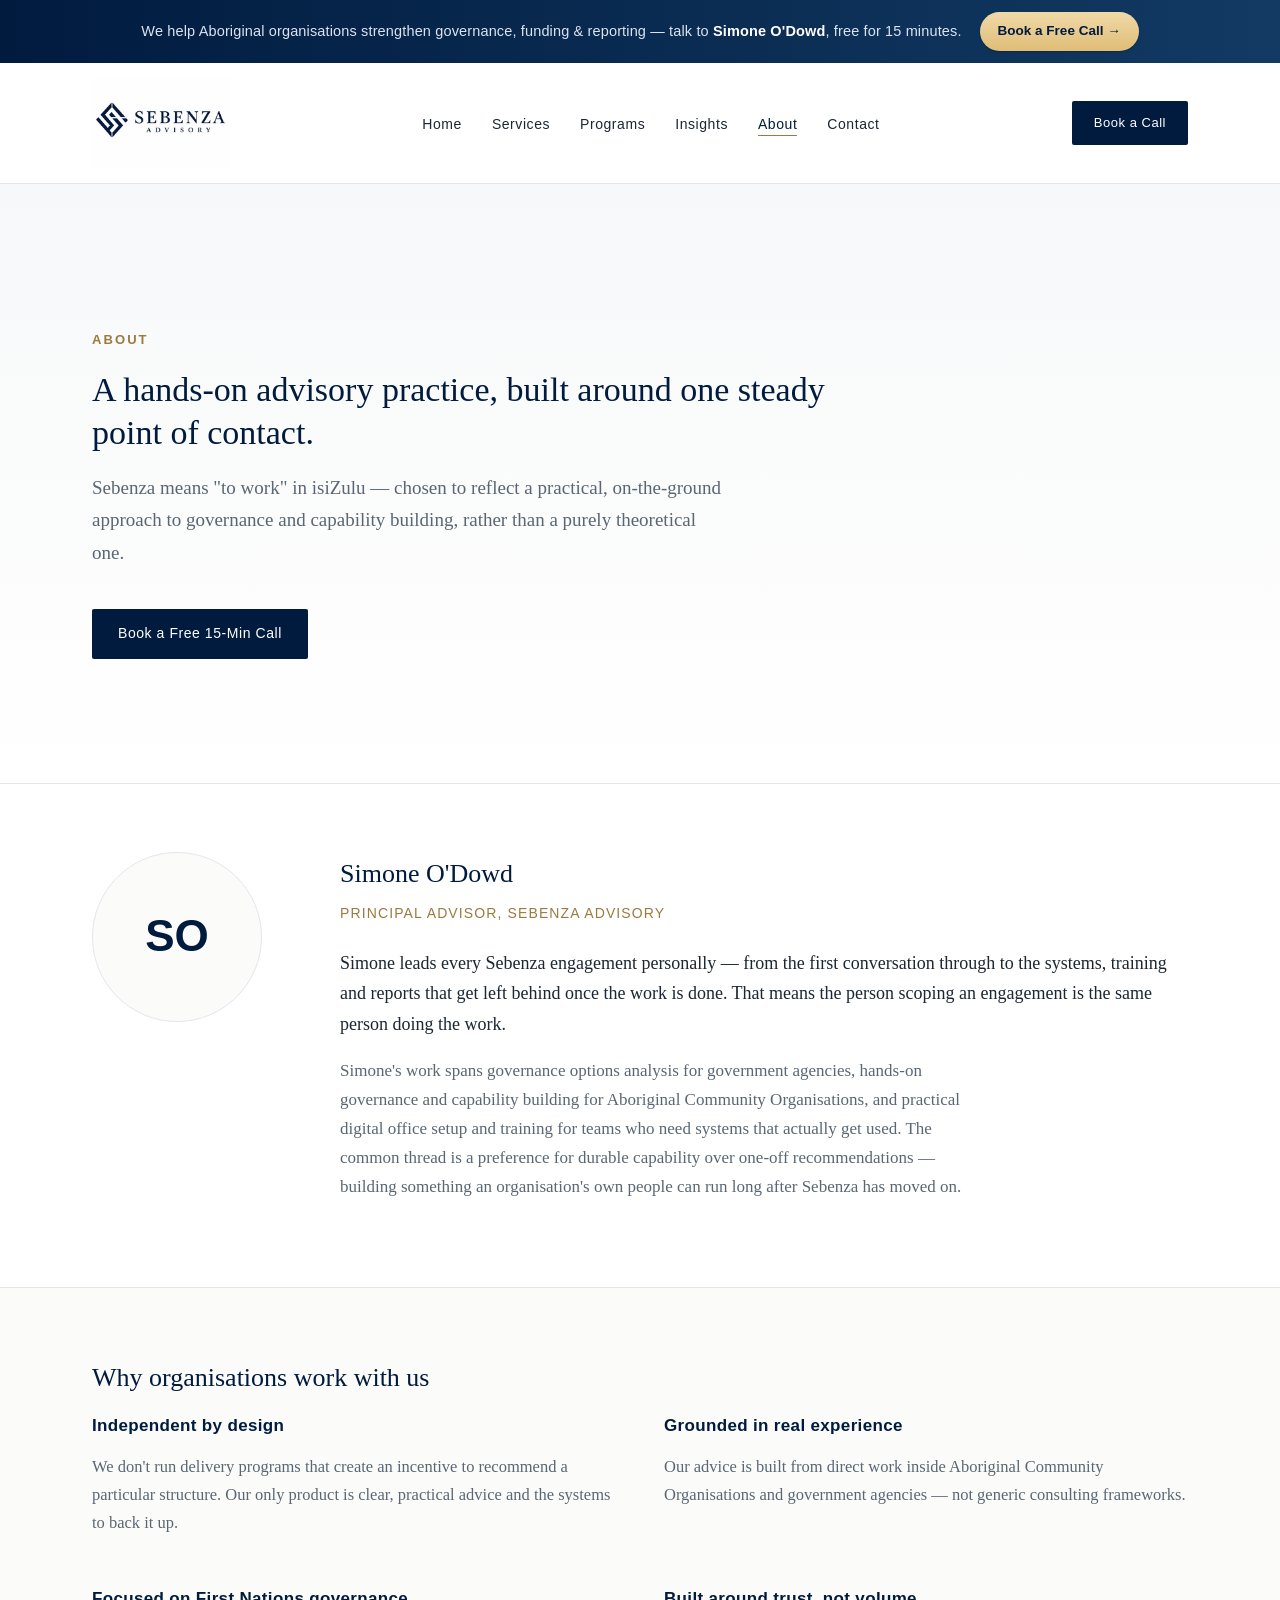
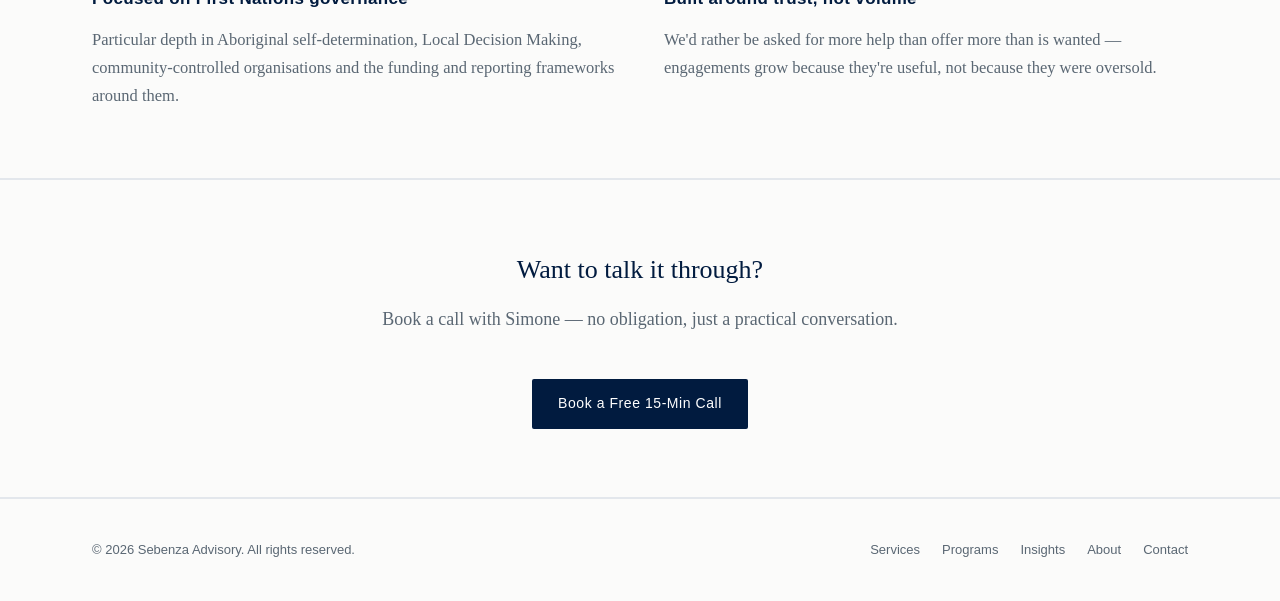
==== commit 6ac59e09: "Add Book a Call button beneath hero lede on Services, Programs, Insights and About pages" ====
--- a/about.html
+++ b/about.html
@@ -43,8 +43,8 @@
     <p class="eyebrow">About</p>
     <h1>A hands-on advisory practice, built around one steady point of contact.</h1>
     <p class="lede">Sebenza means "to work" in isiZulu — chosen to reflect a practical, on-the-ground approach to governance and capability building, rather than a purely theoretical one.</p>
-  </div>
-</section>
+  <a class="btn primary" href="https://calendly.com/sebenza-advisory/consultation" target="_blank" rel="noopener" style="margin-top:8px;">Book a Free 15-Min Call</a>
+  </div></section>
 
 <section>
   <div class="wrap" style="display:grid;grid-template-columns:200px 1fr;gap:48px;align-items:start;">
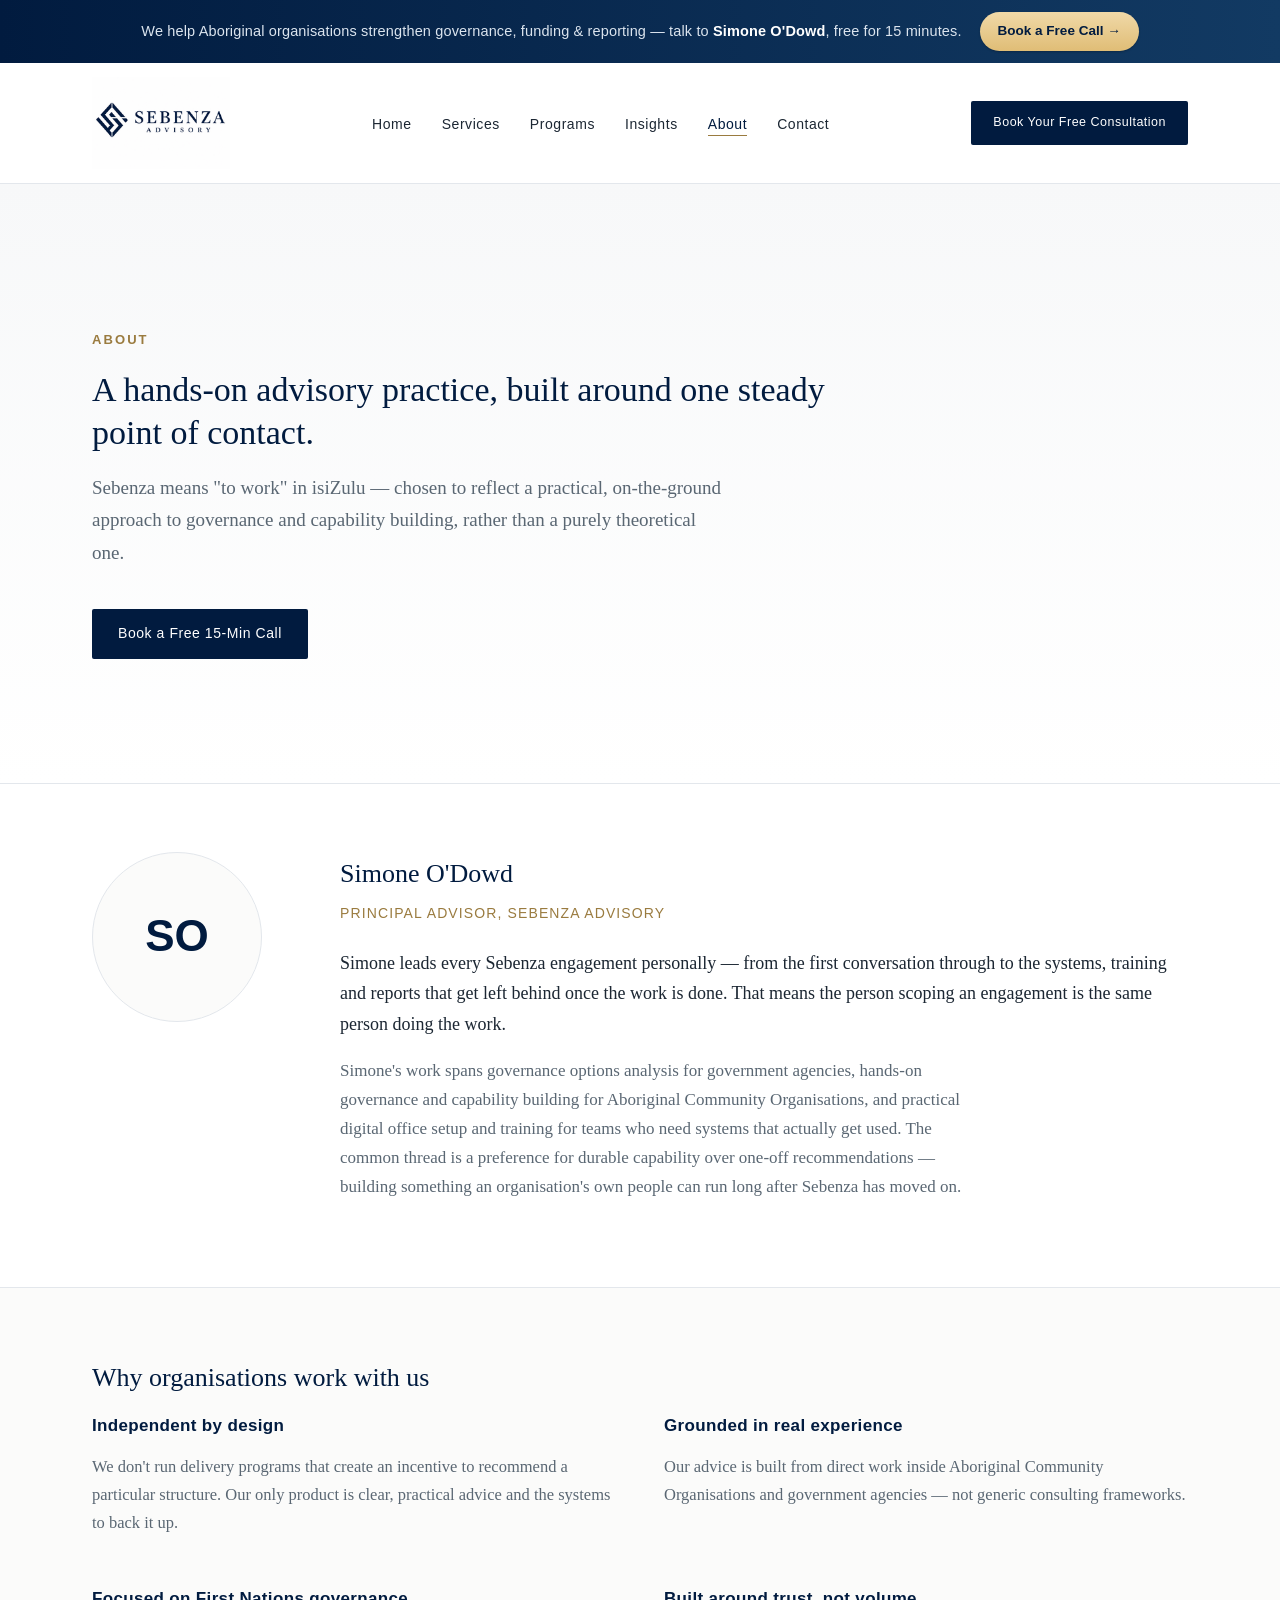
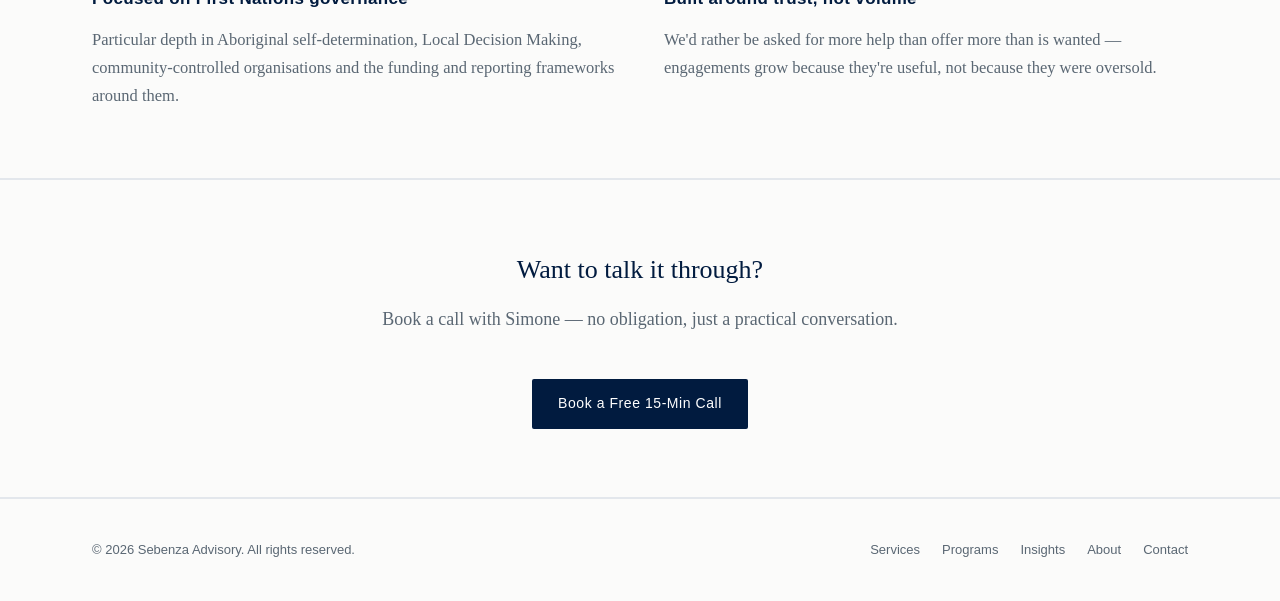
==== commit 9311c864: "Compact homepage hero to fit one view; add hero CTA buttons; header CTA now says Book Your Free Cons" ====
--- a/about.html
+++ b/about.html
@@ -33,7 +33,7 @@
         <li><a href="/contact.html">Contact</a></li>
       </ul>
     </nav>
-    <a class="btn primary" href="https://calendly.com/sebenza-advisory/consultation" target="_blank" rel="noopener" style="padding:11px 22px;font-size:13px;">Book a Call</a>
+    <a class="btn primary" href="https://calendly.com/sebenza-advisory/consultation" target="_blank" rel="noopener" style="padding:11px 22px;font-size:12.5px;white-space:nowrap;">Book Your Free Consultation</a>
     <button class="nav-toggle" aria-label="Menu" aria-expanded="false"><span></span><span></span><span></span></button>
   </div>
 </header>
--- a/assets/style.css
+++ b/assets/style.css
@@ -160,13 +160,13 @@
 }
 
 .hero-image .wrap {
-  padding-top: 100px;
-  padding-bottom: 108px;
+  padding-top: 56px;
+  padding-bottom: 56px;
   position: relative;
   z-index: 1;
   display: grid;
   grid-template-columns: minmax(0, 1fr) 300px;
-  gap: 60px;
+  gap: 44px;
   align-items: center;
 }
 
@@ -174,12 +174,12 @@
   background: rgba(255,255,255,0.06);
   border: 1px solid rgba(255,255,255,0.16);
   border-radius: 6px;
-  padding: 30px 26px;
+  padding: 22px 20px;
   backdrop-filter: blur(2px);
 }
 
 .hero-stats .stat {
-  padding: 16px 0;
+  padding: 12px 0;
   border-top: 1px solid rgba(255,255,255,0.14);
 }
 
@@ -188,43 +188,52 @@
 .hero-stats .stat b {
   display: block;
   font-family: "Georgia", serif;
-  font-size: 26px;
+  font-size: 23px;
   color: #fff;
   font-weight: 400;
-  margin-bottom: 4px;
+  margin-bottom: 3px;
 }
 
 .hero-stats .stat span {
   font-family: "Helvetica Neue", Arial, sans-serif;
-  font-size: 13px;
+  font-size: 12.5px;
   color: #a9bccf;
   letter-spacing: 0.01em;
 }
 
+.hero-stats-cta {
+  display: block;
+  width: 100%;
+  text-align: center;
+  margin-top: 16px;
+  padding: 12px 14px !important;
+  font-size: 13px !important;
+}
+
 .hero-image .eyebrow {
   font-family: "Helvetica Neue", Arial, sans-serif;
   text-transform: uppercase;
   letter-spacing: 0.18em;
-  font-size: 13px;
+  font-size: 12.5px;
   color: #d8c088;
-  margin-bottom: 20px;
+  margin-bottom: 14px;
   font-weight: 600;
 }
 
 .hero-image h1 {
-  font-size: 48px;
-  line-height: 1.22;
-  margin: 0 0 26px;
+  font-size: 38px;
+  line-height: 1.2;
+  margin: 0 0 16px;
   color: #ffffff;
-  max-width: 800px;
+  max-width: 760px;
   font-weight: 400;
 }
 
 .hero-image p.lede {
-  font-size: 21px;
+  font-size: 17.5px;
   color: #cdd7e3;
-  max-width: 620px;
-  margin: 0 0 36px;
+  max-width: 600px;
+  margin: 0 0 22px;
 }
 
 .hero-image .btn.ghost {
@@ -233,12 +242,20 @@
 }
 
 .hero-image .tagline {
-  margin-top: 40px;
-  font-family: "Helvetica Neue", Arial, sans-serif;
-  font-size: 13px;
+  margin-top: 22px;
+  font-family: "Helvetica Neue", Arial, sans-serif;
+  font-size: 12.5px;
   letter-spacing: 0.12em;
   color: #a9bccf;
   text-transform: uppercase;
+}
+
+.hero-bottom {
+  border-top: 1px solid rgba(255,255,255,0.14);
+  padding: 18px 0;
+  text-align: center;
+  position: relative;
+  z-index: 1;
 }
 
 /* Hero — plain variant (subpages) */
@@ -599,6 +616,93 @@
 }
 
 .iraac-intro p { margin: 0; font-size: 16.5px; color: #cdd7e3; }
+
+/* Insights blog list */
+.insight-list { display: flex; flex-direction: column; }
+
+.insight-card {
+  display: block;
+  padding: 34px 0;
+  border-top: 1px solid var(--line);
+  text-decoration: none;
+  color: inherit;
+  transition: background 0.15s ease;
+}
+
+.insight-list a.insight-card:last-child { border-bottom: 1px solid var(--line); }
+
+.insight-card:hover { background: #f8f7f4; }
+
+.insight-card .insight-meta {
+  font-family: "Helvetica Neue", Arial, sans-serif;
+  font-size: 12.5px;
+  letter-spacing: 0.08em;
+  text-transform: uppercase;
+  color: var(--accent);
+  margin-bottom: 10px;
+  display: flex;
+  gap: 10px;
+  align-items: center;
+}
+
+.insight-card .insight-meta .dot { color: var(--line); }
+.insight-card .insight-meta .date { color: var(--muted); letter-spacing: 0.02em; text-transform: none; }
+
+.insight-card h3 {
+  font-size: 22px;
+  color: var(--navy-deep);
+  margin: 0 0 12px;
+  font-weight: 400;
+}
+
+.insight-card p.excerpt { color: var(--muted); margin: 0 0 12px; max-width: 760px; }
+
+.insight-card .read-more {
+  font-family: "Helvetica Neue", Arial, sans-serif;
+  font-size: 13.5px;
+  font-weight: 700;
+  color: var(--navy-deep);
+  letter-spacing: 0.01em;
+}
+
+.insight-card:hover .read-more { color: var(--accent); }
+
+/* Article page */
+.article-meta {
+  font-family: "Helvetica Neue", Arial, sans-serif;
+  font-size: 13px;
+  letter-spacing: 0.05em;
+  text-transform: uppercase;
+  color: var(--accent);
+  margin-bottom: 16px;
+  display: flex;
+  gap: 10px;
+  align-items: center;
+}
+
+.article-meta .dot { color: var(--line); }
+.article-meta .date, .article-meta .read-time { color: var(--muted); text-transform: none; letter-spacing: 0.02em; }
+
+.back-link {
+  display: inline-block;
+  font-family: "Helvetica Neue", Arial, sans-serif;
+  font-size: 13.5px;
+  color: var(--muted);
+  text-decoration: none;
+  margin-bottom: 22px;
+}
+
+.back-link:hover { color: var(--navy-deep); }
+
+.article-body { max-width: 760px; }
+
+.article-body p {
+  color: var(--ink);
+  font-size: 18px;
+  margin: 0 0 22px;
+}
+
+.article-body p:last-child { margin-bottom: 0; }
 
 @media (max-width: 860px) {
   .grid-3, .grid-2, .contact-block, .voice-block { grid-template-columns: 1fr; }
